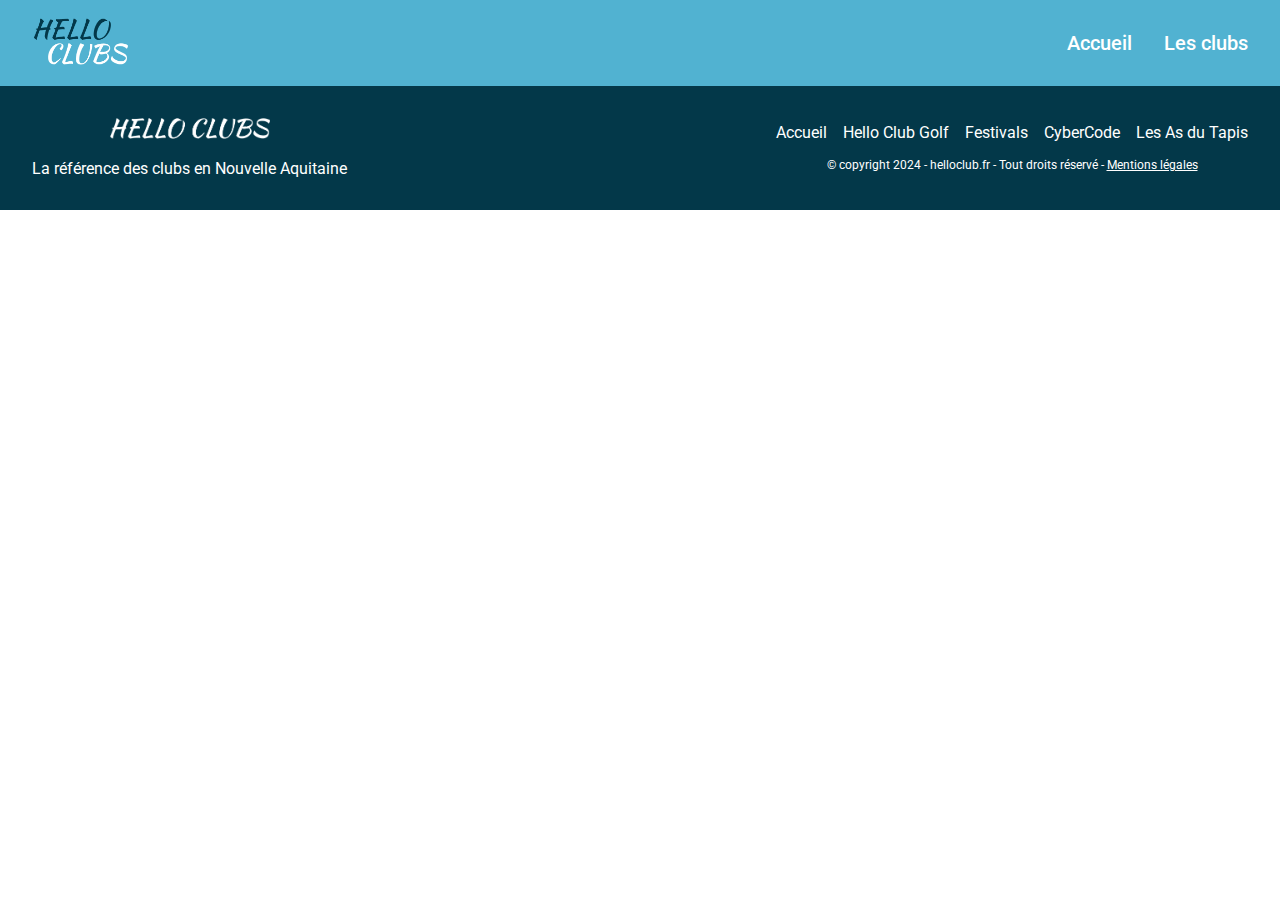
==== index.html @ d09bf5ff "Create footer" ====
<!DOCTYPE html>
<html lang="fr">

<head>
    <meta charset="UTF-8">
    <meta name="viewport" content="width=device-width, initial-scale=1.0">
    <title>Hello Clubs</title>
    <link rel="stylesheet" href="./assets/css/style.css">
    <link rel="preconnect" href="https://fonts.googleapis.com">
    <link rel="preconnect" href="https://fonts.gstatic.com" crossorigin>
    <link
        href="https://fonts.googleapis.com/css2?family=Roboto:ital,wght@0,100;0,300;0,400;0,500;0,700;0,900;1,100;1,300;1,400;1,500;1,700;1,900&display=swap"
        rel="stylesheet">
</head>

<body>
    <header class="header">
        <a href="/">
            <img src="./assets/images/logo.png" alt="Logo de Hello Clubs" />
        </a>
        <nav>
            <ul>
                <li class="nav-active"><a href="/">Accueil</a></li>
                <li><a id="navClub" href="#">Les clubs</a>
                    <ul id="navClubsList">
                        <li>
                            <a href="helloclubgolf.html">Hello Club Golf</a>
                        </li>
                        <li>
                            <a href="festivals.html">
                                Festivals
                            </a>
                        </li>
                        <li>
                            <a href="cybercode.html">CyberCode</a>
                        </li>
                        <li><a href="asdutapis.html">
                                Les As du Tapis
                            </a>
                        </li>
                    </ul>
                </li>
            </ul>
        </nav>
    </header>
    <footer class="footer">
        <div>
            <a href="/">
                <img src="./assets/images/logo-white.png" alt="Logo blanc de HELLO CLUBS" />
            </a>
            <p>La référence des clubs en Nouvelle Aquitaine</p>
        </div>
        <div class="right">
            <nav>
                <ul>
                    <li><a href="/">Accueil</a></li>
                    <li><a href="/helloclubgolf.html">Hello Club Golf</a></li>
                    <li><a href="/festivals.html">Festivals</a></li>
                    <li><a href="/cybercode.html">CyberCode</a></li>
                    <li><a href="/asdutapis.html">Les As du Tapis</a></li>
                </ul>
            </nav>
            <p>
                © copyright 2024 - helloclub.fr - Tout droits réservé - <a href="/">Mentions légales</a>
            </p>
        </div>
    </footer>
    <script src="./assets/js/script.js"></script>
</body>

</html>
---- assets/css/style.css ----
:root {
    --primary-color: #51B2D1;
    --secondary-color: #033849;
}

*,
html,
body {
    margin: 0;
    padding: 0;
    box-sizing: border-box;
    font-family: Roboto;
}


/* HEADER */
.header {
    background-color: var(--primary-color);
    display: flex;
    justify-content: space-between;
    align-items: center;
    padding: 0.8rem 2rem;
    box-shadow: rgba(0, 0, 0, 0.35) 0px 5px 15px;
}

.header>a {
    height: 100%;
}

.header>a>img {
    width: 6rem;
    height: 100%;
}

.header>nav>ul {
    display: flex;
    gap: 2rem;
}

.header>nav ul>li {
    list-style: none;
    position: relative;
}

.header>nav li>a {
    color: hsl(0, 0%, 100%);
    text-decoration: none;
    font-size: 20px;
    font-weight: 500;
}

.header>nav>ul>li>a:hover {
    color: var(--secondary-color);
    position: relative;
}

.header>nav>ul>li>a:hover:before {
    position: absolute;
    content: "";
    background-color: var(--secondary-color);
    width: 100%;
    height: 2px;
    bottom: -5px;
}

.header>nav>ul>li>ul {
    position: absolute;
    background-color: var(--secondary-color);
    top: 55px;
    width: 10rem;
    right: -12px;
    display: none;
    z-index: 9;
}

.header>nav>ul>li>ul>li>a {
    display: block;
    font-size: 17px;
    font-weight: 400;
    padding: 0.5rem 1rem;
}

.header>nav>ul>li>ul>li>a:hover {
    color: var(--primary-color);
}

/* END HEADER*/

/* FOOTER*/
.footer {
    background-color: var(--secondary-color);
    display: flex;
    align-items: center;
    padding: 2rem;
    justify-content: space-between;
}

.footer>div>a>img {
    width: 10rem;
}

.footer>div:nth-of-type(1) {
    display: flex;
    flex-direction: column;
    align-items: center;
    gap: 1rem;
}

.footer>div:nth-of-type(1)>p {
    color: #fff;
    text-align: center;
}

.footer>.right>nav>ul {
    display: flex;
    gap: 1rem;
}

.footer>.right>nav>ul>li {
    list-style-type: none;
}

.footer>.right>nav>ul>li>a {
    color: #fff;
    text-decoration: none;
    position: relative
}

.footer>.right>p {
    color: #fff;
    font-size: 12px;
    margin-top: 1rem;
    text-align: center;
}

.footer>.right>p>a {
    color: #fff;
}
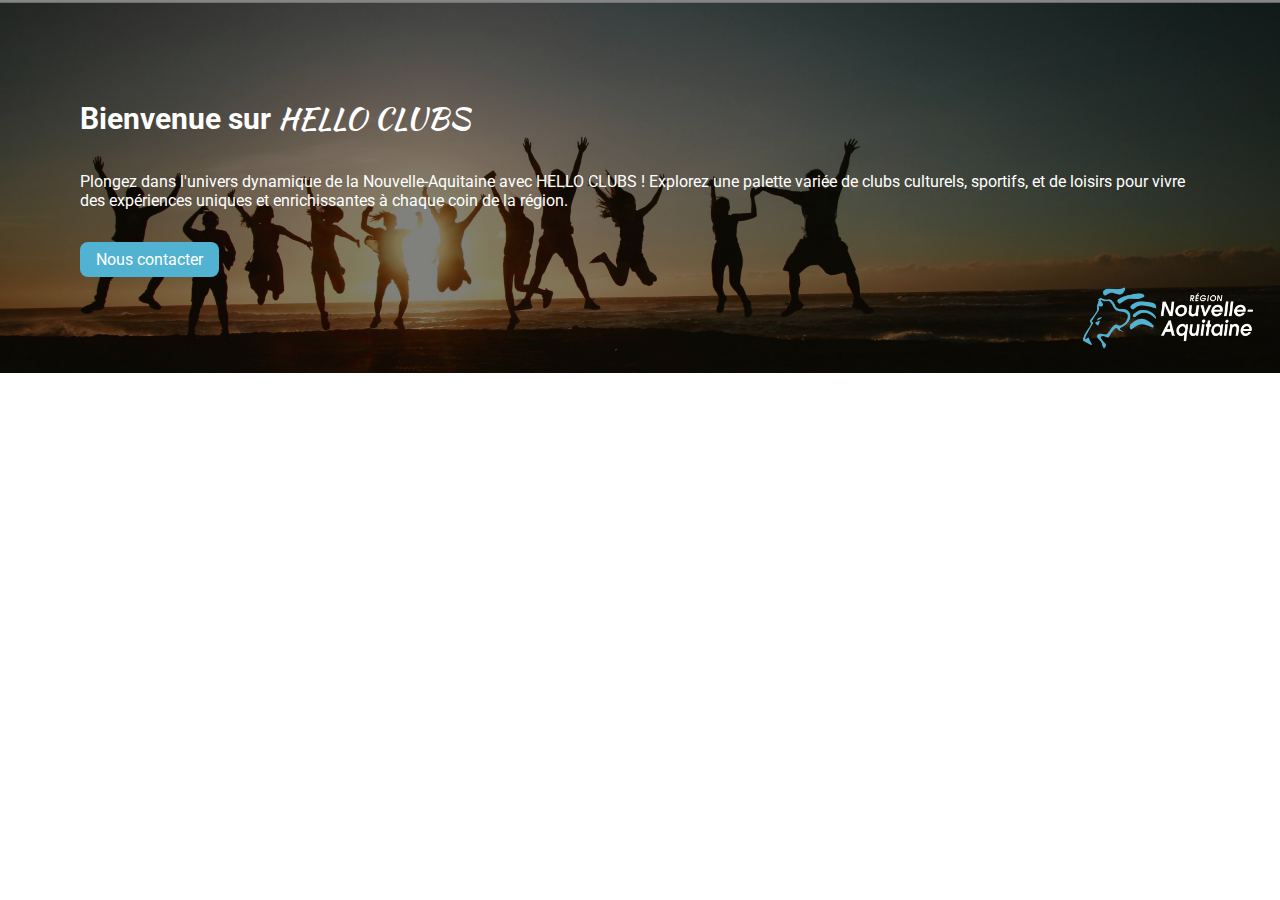
==== commit 1b11e716: "Create homepage file, create hero" ====
--- a/index.html
+++ b/index.html
@@ -1,71 +1,36 @@
 <!DOCTYPE html>
-<html lang="fr">
+<html lang="en">
 
 <head>
     <meta charset="UTF-8">
     <meta name="viewport" content="width=device-width, initial-scale=1.0">
-    <title>Hello Clubs</title>
-    <link rel="stylesheet" href="./assets/css/style.css">
+    <title>Accueil</title>
     <link rel="preconnect" href="https://fonts.googleapis.com">
     <link rel="preconnect" href="https://fonts.gstatic.com" crossorigin>
     <link
-        href="https://fonts.googleapis.com/css2?family=Roboto:ital,wght@0,100;0,300;0,400;0,500;0,700;0,900;1,100;1,300;1,400;1,500;1,700;1,900&display=swap"
+        href="https://fonts.googleapis.com/css2?family=Kaushan+Script&family=Roboto:ital,wght@0,100;0,300;0,400;0,500;0,700;0,900;1,100;1,300;1,400;1,500;1,700;1,900&display=swap"
         rel="stylesheet">
+    <link rel="stylesheet" href="./assets/css/style.css">
+    <link rel="stylesheet" href="./assets/css/home.css">
 </head>
 
 <body>
-    <header class="header">
-        <a href="/">
-            <img src="./assets/images/logo.png" alt="Logo de Hello Clubs" />
-        </a>
-        <nav>
-            <ul>
-                <li class="nav-active"><a href="/">Accueil</a></li>
-                <li><a id="navClub" href="#">Les clubs</a>
-                    <ul id="navClubsList">
-                        <li>
-                            <a href="helloclubgolf.html">Hello Club Golf</a>
-                        </li>
-                        <li>
-                            <a href="festivals.html">
-                                Festivals
-                            </a>
-                        </li>
-                        <li>
-                            <a href="cybercode.html">CyberCode</a>
-                        </li>
-                        <li><a href="asdutapis.html">
-                                Les As du Tapis
-                            </a>
-                        </li>
-                    </ul>
-                </li>
-            </ul>
-        </nav>
-    </header>
-    <footer class="footer">
-        <div>
-            <a href="/">
-                <img src="./assets/images/logo-white.png" alt="Logo blanc de HELLO CLUBS" />
-            </a>
-            <p>La référence des clubs en Nouvelle Aquitaine</p>
-        </div>
-        <div class="right">
-            <nav>
-                <ul>
-                    <li><a href="/">Accueil</a></li>
-                    <li><a href="/helloclubgolf.html">Hello Club Golf</a></li>
-                    <li><a href="/festivals.html">Festivals</a></li>
-                    <li><a href="/cybercode.html">CyberCode</a></li>
-                    <li><a href="/asdutapis.html">Les As du Tapis</a></li>
-                </ul>
-            </nav>
-            <p>
-                © copyright 2024 - helloclub.fr - Tout droits réservé - <a href="/">Mentions légales</a>
-            </p>
-        </div>
-    </footer>
-    <script src="./assets/js/script.js"></script>
+    <!-- TODO : HEADER -->
+    <main>
+        <section class="hero">
+            <h1>Bienvenue sur <span>HELLO CLUBS</span></h1>
+            <p>Plongez dans l'univers dynamique de la Nouvelle-Aquitaine avec HELLO CLUBS ! Explorez une palette variée
+                de clubs culturels, sportifs, et de loisirs pour vivre des expériences uniques et enrichissantes à
+                chaque coin de la région.</p>
+            <button class="btn">Nous contacter</button>
+            <img src="./assets/images/logo-na.png" alt="Logo de la Nouvelle Aquitaine" />
+        </section>
+        <section></section>
+        <section></section>
+    </main>
+
+
+    <!-- TODO : FOOTER -->
 </body>
 
 </html>--- a/assets/css/style.css
+++ b/assets/css/style.css
@@ -12,6 +12,21 @@
     font-family: Roboto;
 }
 
+/* BTN*/
+.btn {
+    background-color: var(--primary-color);
+    border: none;
+    padding: 0.5rem 1rem;
+    color: #fff;
+    font-size: 16px;
+    border-radius: 0.5rem;
+    cursor: pointer;
+}
+
+.btn:hover {
+    background-color: var(--secondary-color);
+    transition: background 0.3s linear;
+}
 
 /* HEADER */
 .header {
--- a/assets/css/home.css
+++ b/assets/css/home.css
@@ -0,0 +1,27 @@
+.hero {
+    background-image: url('/assets/images/homepage-hero.png');
+    color: #fff;
+    padding: 6rem 5rem;
+    background-size: cover;
+    position: relative
+}
+
+.hero>h1 {
+    font-size: 30px;
+}
+
+.hero>h1>span {
+    font-family: Kaushan Script;
+    font-weight: 500;
+}
+
+.hero>p {
+    margin: 2rem 0;
+}
+
+.hero>img {
+    position: absolute;
+    right: 1rem;
+    bottom: 1rem;
+    width: 12rem;
+}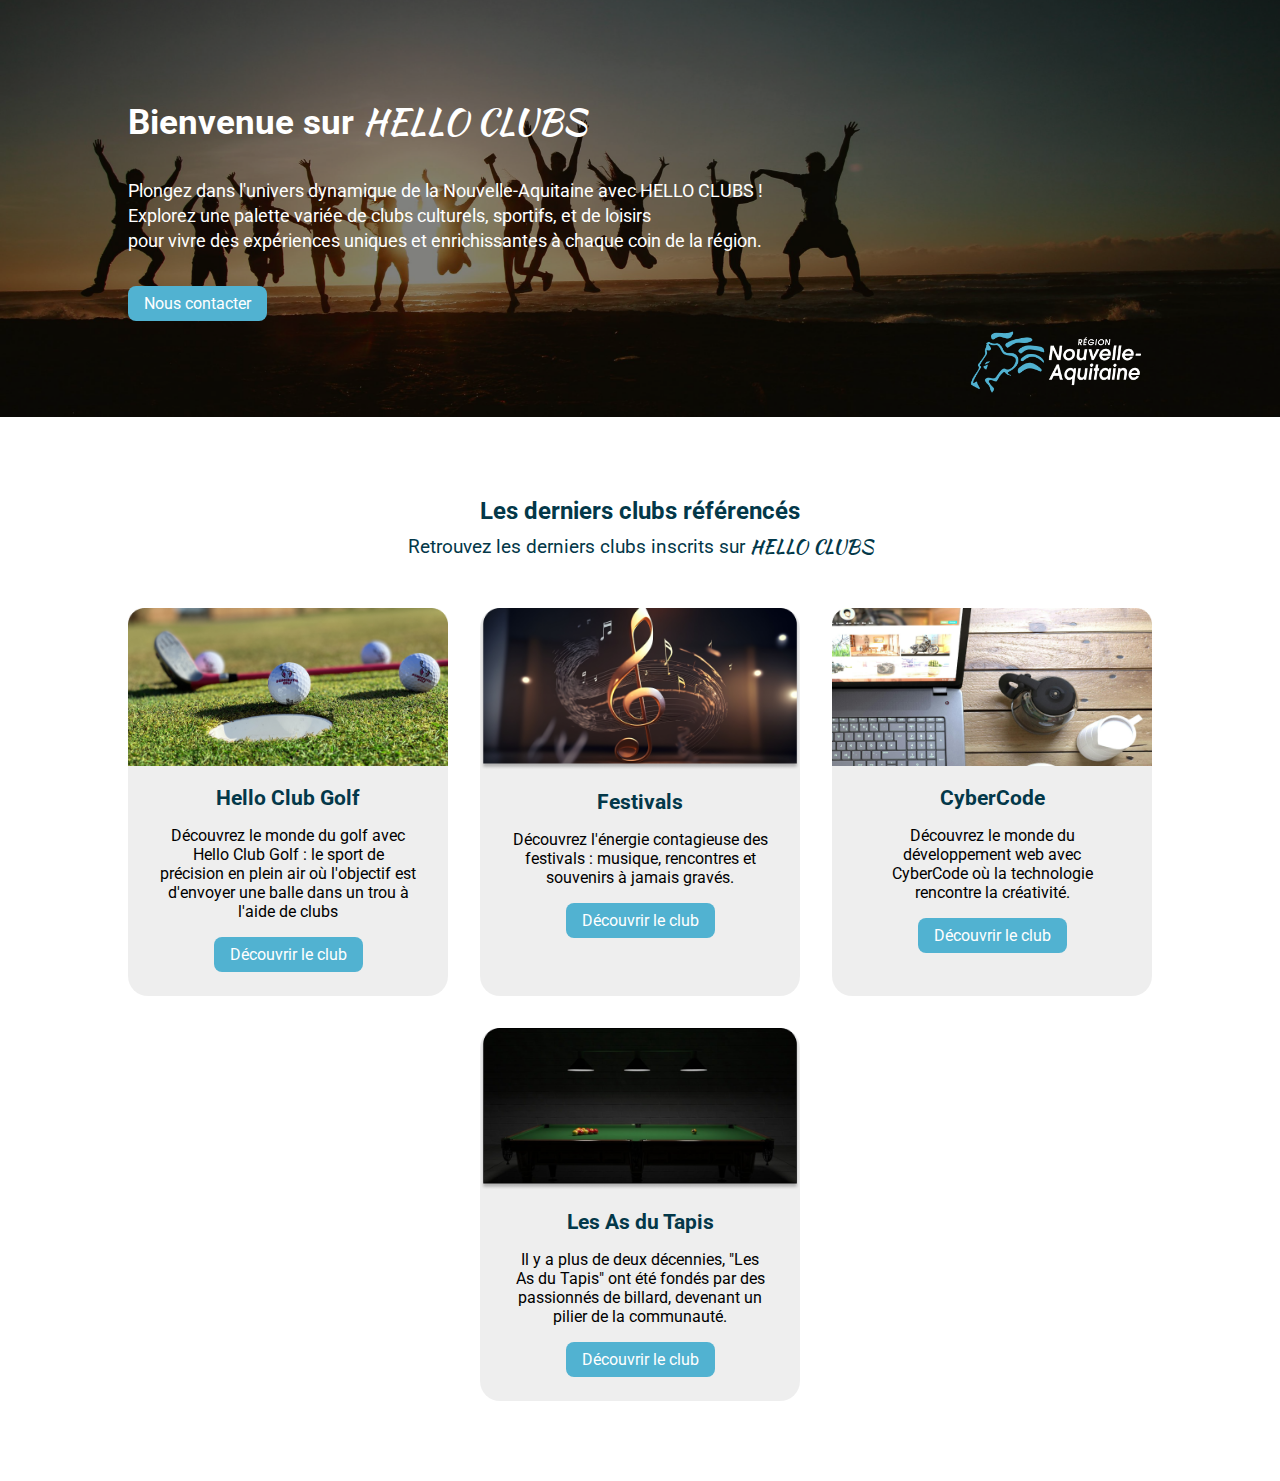
==== commit 8f050916: "Create section cards homepage" ====
--- a/index.html
+++ b/index.html
@@ -19,13 +19,47 @@
     <main>
         <section class="hero">
             <h1>Bienvenue sur <span>HELLO CLUBS</span></h1>
-            <p>Plongez dans l'univers dynamique de la Nouvelle-Aquitaine avec HELLO CLUBS ! Explorez une palette variée
-                de clubs culturels, sportifs, et de loisirs pour vivre des expériences uniques et enrichissantes à
+            <p>Plongez dans l'univers dynamique de la Nouvelle-Aquitaine avec HELLO CLUBS !<br />
+                Explorez une palette variée de clubs culturels, sportifs, et de loisirs <br />pour vivre des expériences
+                uniques et enrichissantes à
                 chaque coin de la région.</p>
             <button class="btn">Nous contacter</button>
             <img src="./assets/images/logo-na.png" alt="Logo de la Nouvelle Aquitaine" />
         </section>
-        <section></section>
+        <section class="cardslist">
+            <h2>Les derniers clubs référencés</h2>
+            <h3>Retrouvez les derniers clubs inscrits sur <span>HELLO CLUBS</span></h3>
+            <div class="cards">
+                <div class="card">
+                    <img src="./assets/images/card-golf.png" alt="Trou de golf avec des balles et un club" />
+                    <h4>Hello Club Golf</h4>
+                    <p>Découvrez le monde du golf avec Hello Club Golf : le sport de précision en plein air où
+                        l'objectif est d'envoyer une balle dans un trou à l'aide de clubs</p>
+                    <a href="/helloclubgolf.html" class="btn">Découvrir le club</a>
+                </div>
+                <div class="card">
+                    <img src="./assets/images/card-festivals.png" alt="Trou de golf avec des balles et un club" />
+                    <h4>Festivals</h4>
+                    <p>Découvrez l'énergie contagieuse des festivals : musique, rencontres et souvenirs à jamais gravés.
+                    </p>
+                    <a href="/festivals.html" class="btn">Découvrir le club</a>
+                </div>
+                <div class="card">
+                    <img src="./assets/images/card-cybercode.png" alt="Trou de golf avec des balles et un club" />
+                    <h4>CyberCode</h4>
+                    <p>Découvrez le monde du développement web avec CyberCode
+                        où la technologie rencontre la créativité.</p>
+                    <a href="/cybercode.html" class="btn">Découvrir le club</a>
+                </div>
+                <div class="card">
+                    <img src="./assets/images/card-billard.png" alt="Trou de golf avec des balles et un club" />
+                    <h4>Les As du Tapis</h4>
+                    <p>Il y a plus de deux décennies, "Les As du Tapis" ont été fondés par des passionnés de billard,
+                        devenant un pilier de la communauté.</p>
+                    <a href="/asdutapis.html" class="btn">Découvrir le club</a>
+                </div>
+            </div>
+        </section>
         <section></section>
     </main>
 
--- a/assets/css/home.css
+++ b/assets/css/home.css
@@ -1,13 +1,15 @@
+/* HERO */
 .hero {
     background-image: url('/assets/images/homepage-hero.png');
     color: #fff;
-    padding: 6rem 5rem;
+    padding: 6rem 10vw;
     background-size: cover;
+    background-position: center;
     position: relative
 }
 
 .hero>h1 {
-    font-size: 30px;
+    font-size: 2.2em;
 }
 
 .hero>h1>span {
@@ -17,11 +19,74 @@
 
 .hero>p {
     margin: 2rem 0;
+    line-height: 25px;
+    font-size: 1.1em;
 }
 
 .hero>img {
     position: absolute;
-    right: 1rem;
+    right: 10vw;
     bottom: 1rem;
     width: 12rem;
+}
+
+/* CARDS LIST */
+.cardslist {
+    margin-top: 5rem;
+    padding: 0 10vw;
+}
+
+.cardslist>h2,
+.cardslist>h3 {
+    text-align: center;
+    color: var(--secondary-color);
+}
+
+.cardslist>h3 {
+    margin-bottom: 3rem;
+    font-weight: 400;
+    margin-top: 0.5rem;
+}
+
+.cardslist>h3>span {
+    font-family: 'Kaushan Script';
+}
+
+.cardslist>.cards {
+    display: flex;
+    gap: 2rem;
+    margin-bottom: 5rem;
+    flex-wrap: wrap;
+    justify-content: center;
+}
+
+.cardslist>.cards>.card {
+    background-color: #7c7c7c21;
+    text-align: center;
+    border-radius: 20px;
+    width: 20rem;
+}
+
+.cardslist>.cards>.card>img {
+    width: 100%;
+}
+
+.cardslist>.cards>.card>h4 {
+    font-size: 1.3em;
+    text-align: center;
+    margin-top: 1rem;
+    color: var(--secondary-color);
+}
+
+.cardslist>.cards>.card>p {
+    padding: 0 2rem;
+    margin: 1rem 0;
+}
+
+.cardslist>.cards>.card>.btn {
+    display: block;
+    width: fit-content;
+    margin: auto;
+    margin-bottom: 1.5rem;
+    text-decoration: none;
 }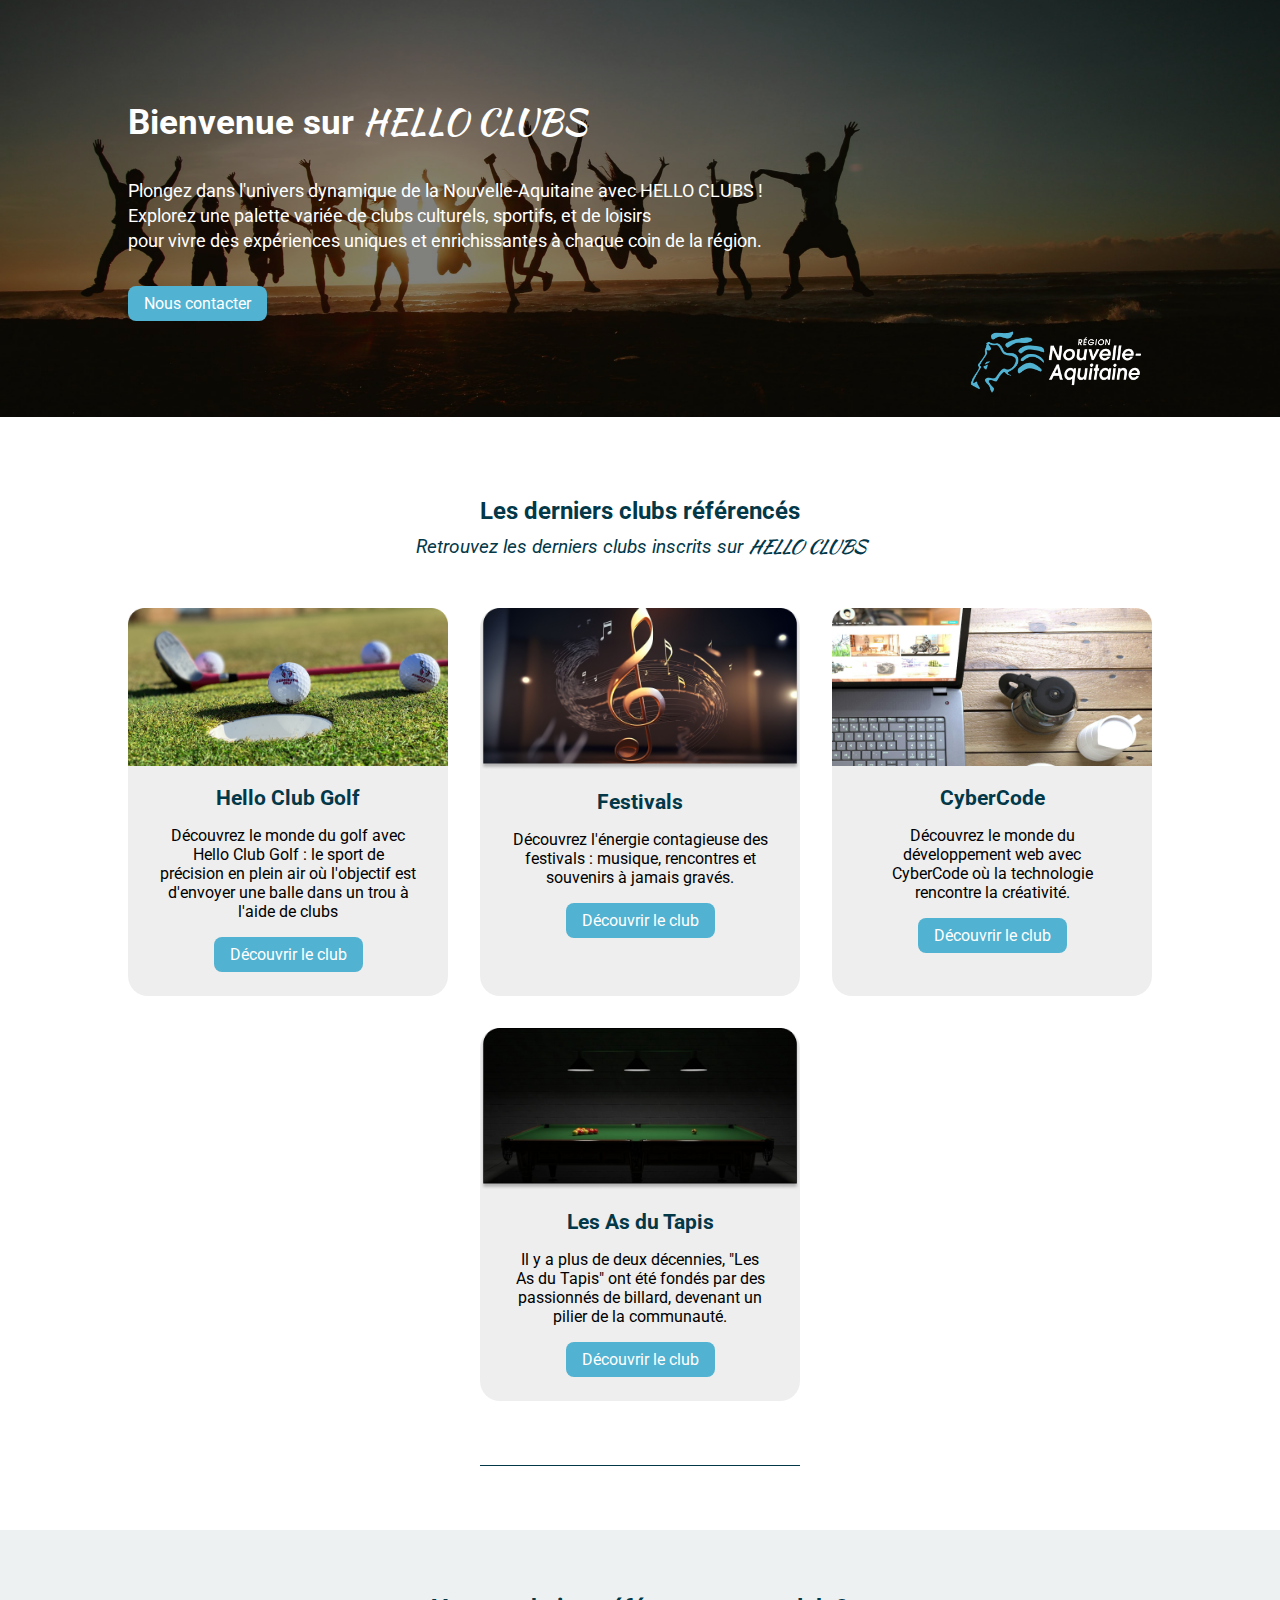
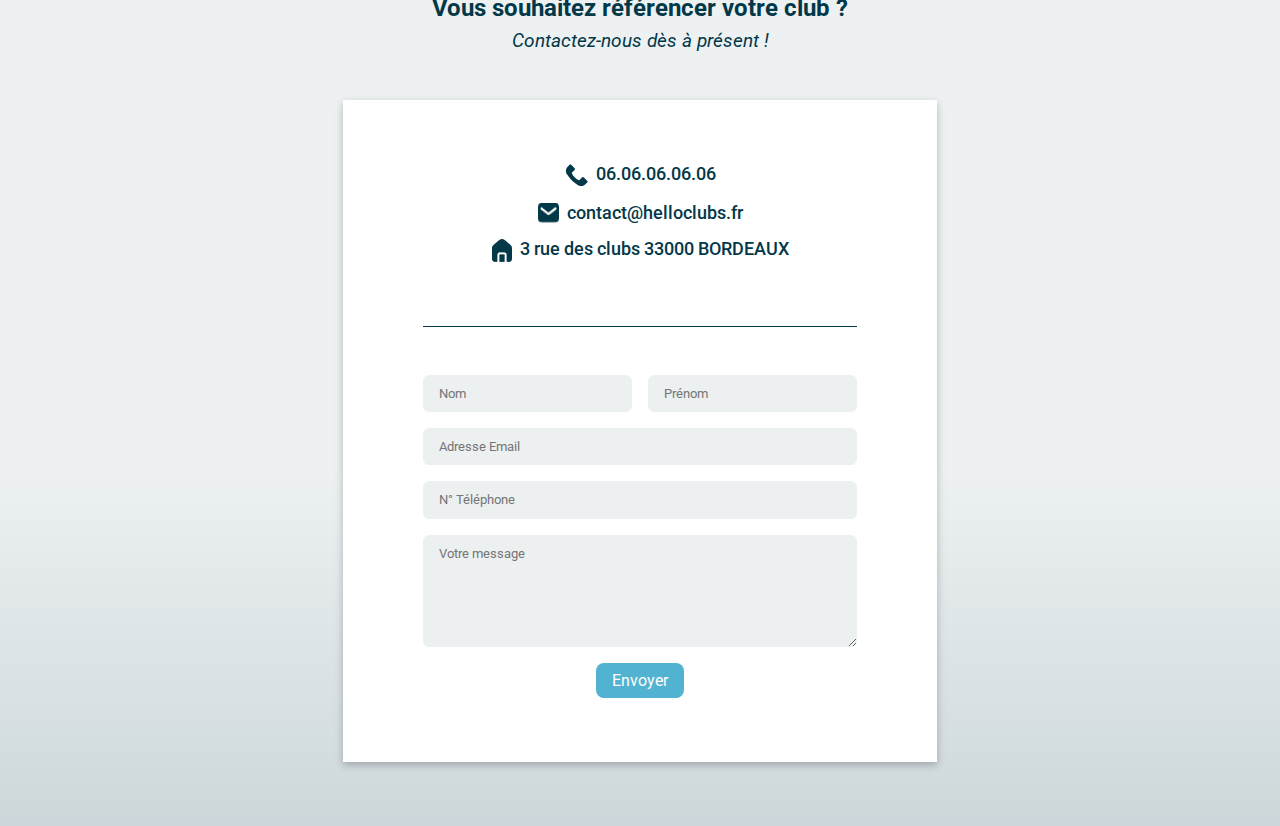
==== commit daaa9906: "Create contact section to homepage" ====
--- a/index.html
+++ b/index.html
@@ -38,21 +38,21 @@
                     <a href="/helloclubgolf.html" class="btn">Découvrir le club</a>
                 </div>
                 <div class="card">
-                    <img src="./assets/images/card-festivals.png" alt="Trou de golf avec des balles et un club" />
+                    <img src="./assets/images/card-festivals.png" alt="Clé de sol" />
                     <h4>Festivals</h4>
                     <p>Découvrez l'énergie contagieuse des festivals : musique, rencontres et souvenirs à jamais gravés.
                     </p>
                     <a href="/festivals.html" class="btn">Découvrir le club</a>
                 </div>
                 <div class="card">
-                    <img src="./assets/images/card-cybercode.png" alt="Trou de golf avec des balles et un club" />
+                    <img src="./assets/images/card-cybercode.png" alt="Un ordinateur posé sur une table" />
                     <h4>CyberCode</h4>
                     <p>Découvrez le monde du développement web avec CyberCode
                         où la technologie rencontre la créativité.</p>
                     <a href="/cybercode.html" class="btn">Découvrir le club</a>
                 </div>
                 <div class="card">
-                    <img src="./assets/images/card-billard.png" alt="Trou de golf avec des balles et un club" />
+                    <img src="./assets/images/card-billard.png" alt="Une table de billard" />
                     <h4>Les As du Tapis</h4>
                     <p>Il y a plus de deux décennies, "Les As du Tapis" ont été fondés par des passionnés de billard,
                         devenant un pilier de la communauté.</p>
@@ -60,11 +60,35 @@
                 </div>
             </div>
         </section>
-        <section></section>
+        <div class="spacer"></div>
+        <section class="contact">
+            <h2>Vous souhaitez référencer votre club ?</h2>
+            <h3>Contactez-nous dès à présent !</h3>
+            <div class="card-form">
+                <a href="tel:+33606060606"><img src="./assets/images/icon-phone.png"
+                        alt="Icon téléphone" />06.06.06.06.06</a>
+                <a href="mailto:contact@helloclubs.fr"><img src="./assets/images/icon-message.png"
+                        alt="Icon message" />contact@helloclubs.fr</a>
+                <a target="_blank" href="https://maps.app.goo.gl/gWcpErmpnNwAkDAK7"><img
+                        src="./assets/images/icon-home.png" alt="Icon maison" />3 rue des clubs 33000 BORDEAUX</a>
+                <form id="contact-form" method="post">
+                    <div class="inline-group">
+                        <input required type="text" name="lastname" placeholder="Nom" />
+                        <input required type="text" name="firstname" placeholder="Prénom" />
+                    </div>
+                    <input required type="email" name="email" placeholder="Adresse Email" />
+                    <input required type="tel" name="phone" placeholder="N° Téléphone" />
+                    <textarea required name="message" placeholder="Votre message"></textarea>
+                    <button class="btn">Envoyer</button>
+                </form>
+            </div>
+        </section>
     </main>
 
 
     <!-- TODO : FOOTER -->
+    <script src="./assets/js/script.js"></script>
+    <script src="./assets/js/home.js"></script>
 </body>
 
 </html>--- a/assets/css/home.css
+++ b/assets/css/home.css
@@ -46,6 +46,7 @@
     margin-bottom: 3rem;
     font-weight: 400;
     margin-top: 0.5rem;
+    font-style: italic;
 }
 
 .cardslist>h3>span {
@@ -55,7 +56,6 @@
 .cardslist>.cards {
     display: flex;
     gap: 2rem;
-    margin-bottom: 5rem;
     flex-wrap: wrap;
     justify-content: center;
 }
@@ -89,4 +89,83 @@
     margin: auto;
     margin-bottom: 1.5rem;
     text-decoration: none;
+}
+
+.spacer {
+    width: 20rem;
+    height: 1px;
+    background-color: var(--secondary-color);
+    margin: 4rem auto;
+
+}
+
+.contact {
+    background: rgb(3, 56, 73);
+    background: linear-gradient(180deg, rgba(3, 56, 73, 0.07046568627450978) 0%, rgba(3, 56, 73, 0.07) 60%, rgba(3, 56, 73, 0.2) 100%);
+    padding: 4rem 0;
+}
+
+.contact>h2,
+.contact>h3 {
+    text-align: center;
+    color: var(--secondary-color);
+}
+
+
+.contact>h3 {
+    margin-bottom: 3rem;
+    font-weight: 400;
+    margin-top: 0.5rem;
+    font-style: italic;
+}
+
+.contact>.card-form {
+    box-shadow: rgba(0, 0, 0, 0.24) 0px 3px 8px;
+    width: fit-content;
+    margin: auto;
+    padding: 4rem 5rem;
+    background-color: #fff;
+}
+
+.contact>.card-form>a {
+    display: block;
+    color: var(--secondary-color);
+    text-decoration: none;
+    font-weight: 500;
+    font-size: 1.1em;
+    margin-bottom: 1rem;
+    display: flex;
+    justify-content: center;
+    gap: 0.5rem;
+}
+
+.contact>.card-form>form {
+    border-top: 1px var(--secondary-color) solid;
+    margin-top: 4rem;
+    padding-top: 3rem;
+}
+
+.contact>.card-form>form input,
+.contact>.card-form>form textarea {
+    border: none;
+    background-color: #03374913;
+    border-radius: 0.4rem;
+    padding: 0.7rem 1rem;
+    display: block;
+    width: 100%;
+    margin-bottom: 1rem;
+}
+
+.contact>.card-form>form .inline-group {
+    display: flex;
+    gap: 1rem;
+}
+
+.contact>.card-form>form>textarea {
+    height: 7rem;
+}
+
+.contact>.card-form>form>button {
+    margin: auto;
+    display: block
 }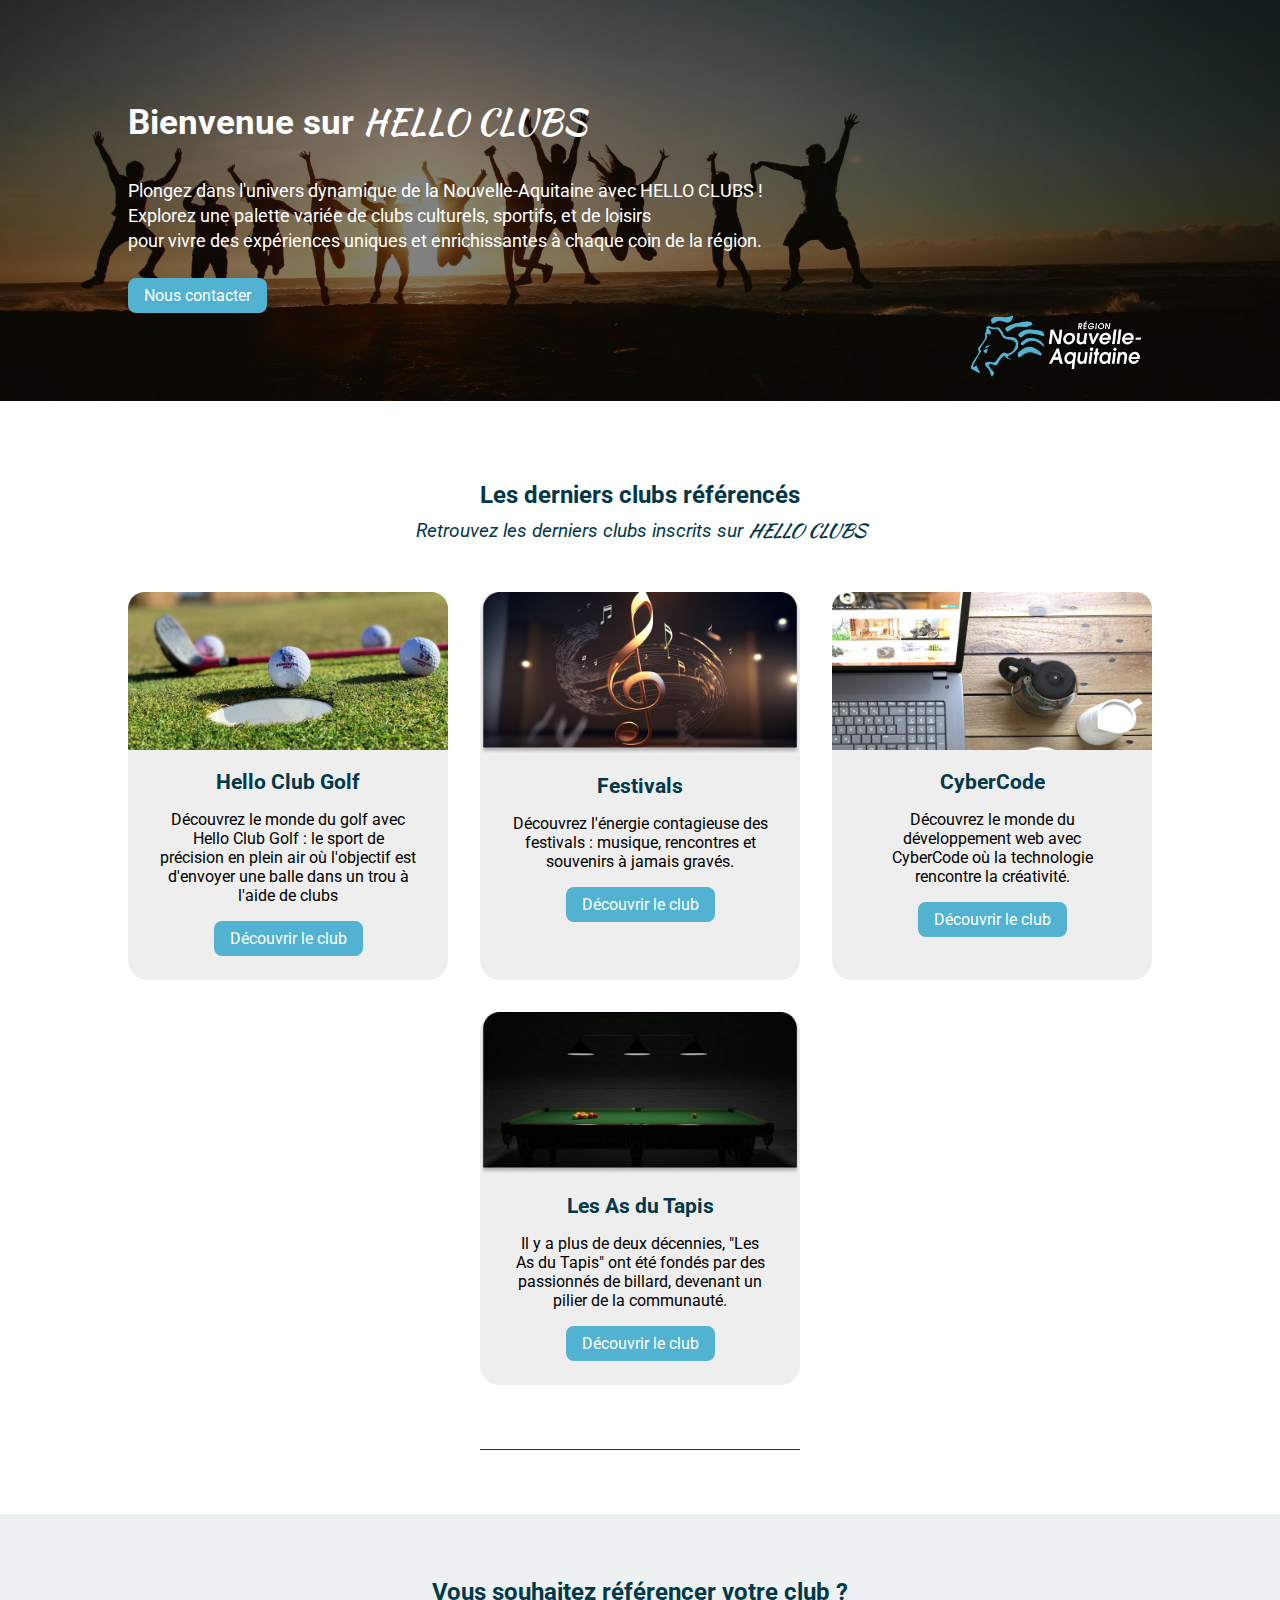
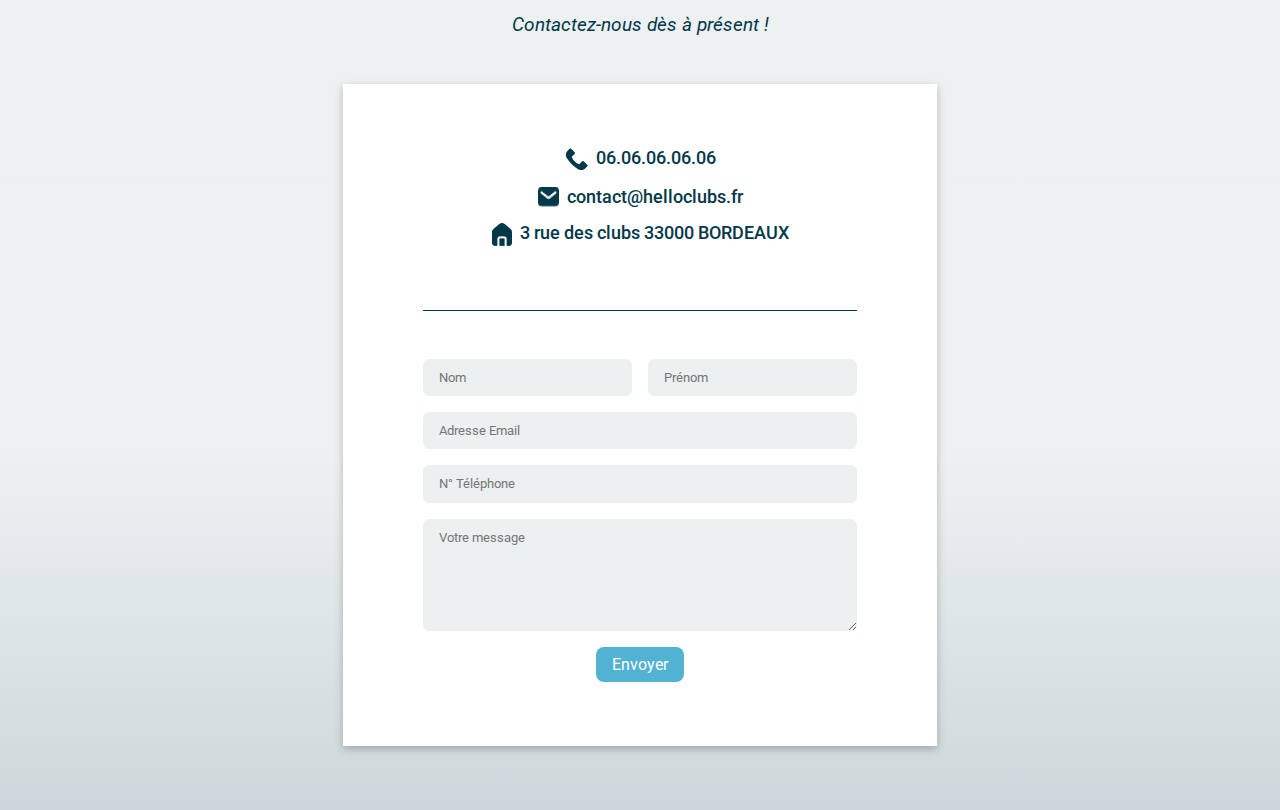
==== commit a66a4f39: "create cybercode page" ====
--- a/index.html
+++ b/index.html
@@ -23,7 +23,7 @@
                 Explorez une palette variée de clubs culturels, sportifs, et de loisirs <br />pour vivre des expériences
                 uniques et enrichissantes à
                 chaque coin de la région.</p>
-            <button class="btn">Nous contacter</button>
+            <a href="#section-contact" class="btn">Nous contacter</a>
             <img src="./assets/images/logo-na.png" alt="Logo de la Nouvelle Aquitaine" />
         </section>
         <section class="cardslist">
@@ -61,7 +61,7 @@
             </div>
         </section>
         <div class="spacer"></div>
-        <section class="contact">
+        <section id="section-contact" class="contact">
             <h2>Vous souhaitez référencer votre club ?</h2>
             <h3>Contactez-nous dès à présent !</h3>
             <div class="card-form">
--- a/assets/css/style.css
+++ b/assets/css/style.css
@@ -10,6 +10,7 @@
     padding: 0;
     box-sizing: border-box;
     font-family: Roboto;
+    scroll-behavior: smooth;
 }
 
 /* BTN*/
--- a/assets/css/home.css
+++ b/assets/css/home.css
@@ -28,6 +28,10 @@
     right: 10vw;
     bottom: 1rem;
     width: 12rem;
+}
+
+.hero>a {
+    text-decoration: none;
 }
 
 /* CARDS LIST */
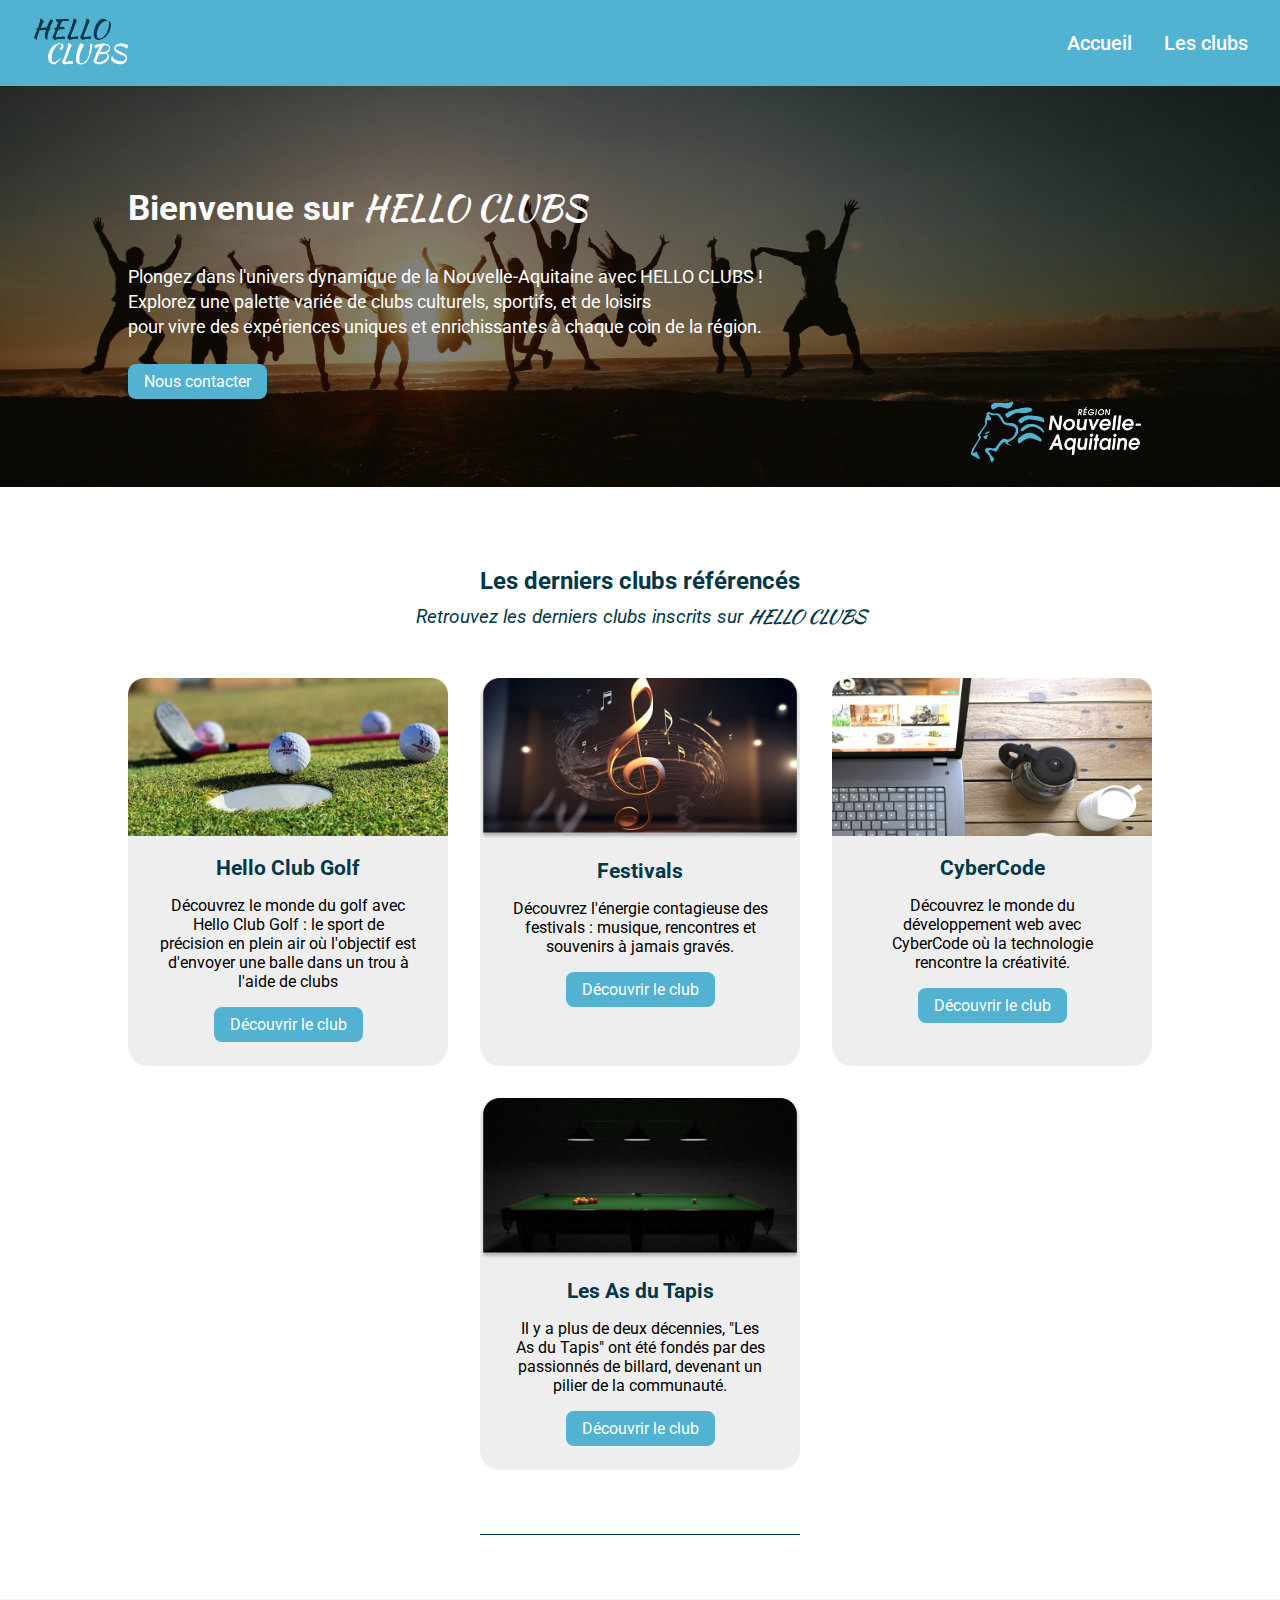
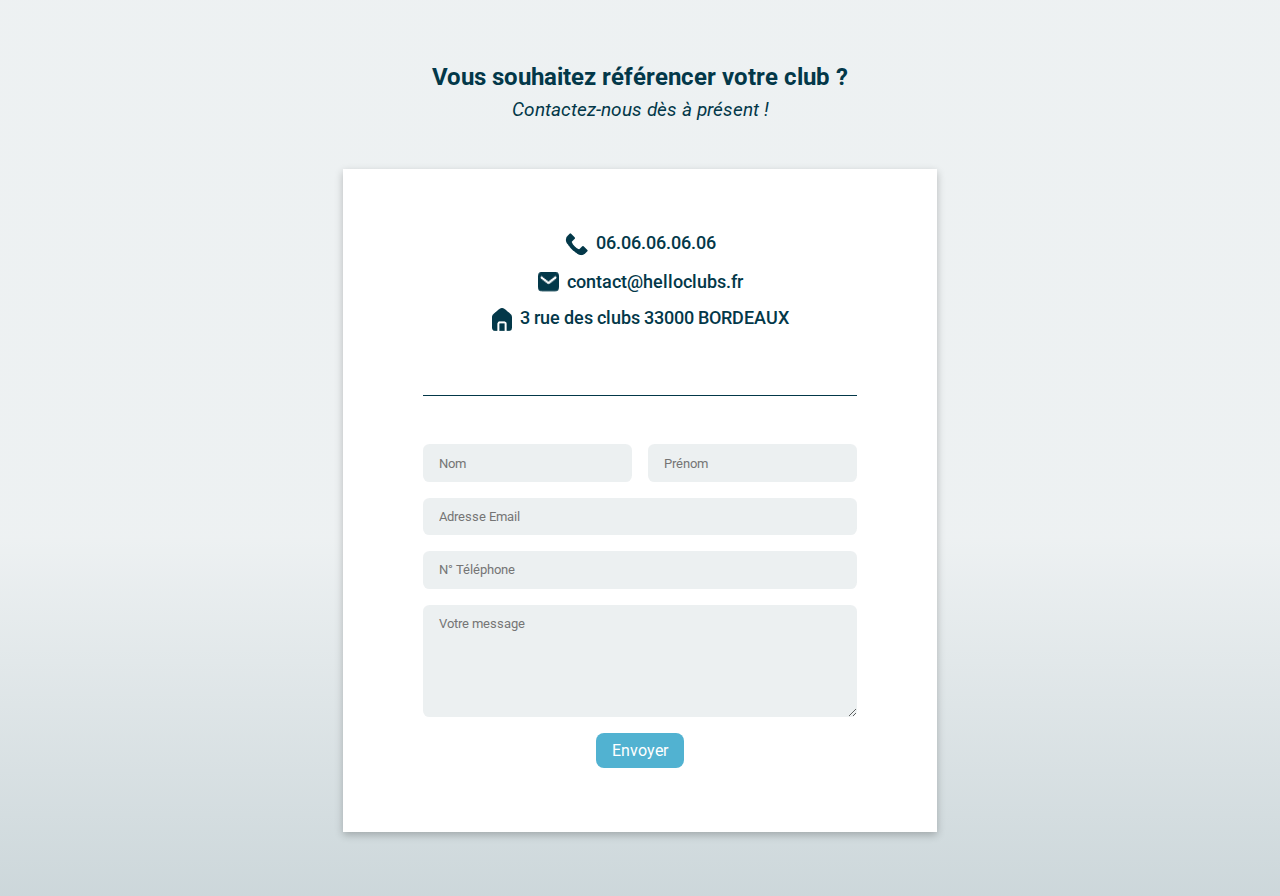
==== commit 8dba88f5: "create legalnotice.html" ====
--- a/index.html
+++ b/index.html
@@ -16,6 +16,35 @@
 
 <body>
     <!-- TODO : HEADER -->
+    <header class="header">
+        <a href="/">
+            <img src="./assets/images/logo.png" alt="Logo de Hello Clubs" />
+        </a>
+        <nav>
+            <ul>
+                <li class="nav-active"><a href="/">Accueil</a></li>
+                <li><a id="navClub" href="#">Les clubs</a>
+                    <ul id="navClubsList">
+                        <li>
+                            <a href="helloclubgolf.html">Hello Club Golf</a>
+                        </li>
+                        <li>
+                            <a href="festivals.html">
+                                Festivals
+                            </a>
+                        </li>
+                        <li>
+                            <a href="cybercode.html">CyberCode</a>
+                        </li>
+                        <li><a href="asdutapis.html">
+                                Les As du Tapis
+                            </a>
+                        </li>
+                    </ul>
+                </li>
+            </ul>
+        </nav>
+    </header>
     <main>
         <section class="hero">
             <h1>Bienvenue sur <span>HELLO CLUBS</span></h1>
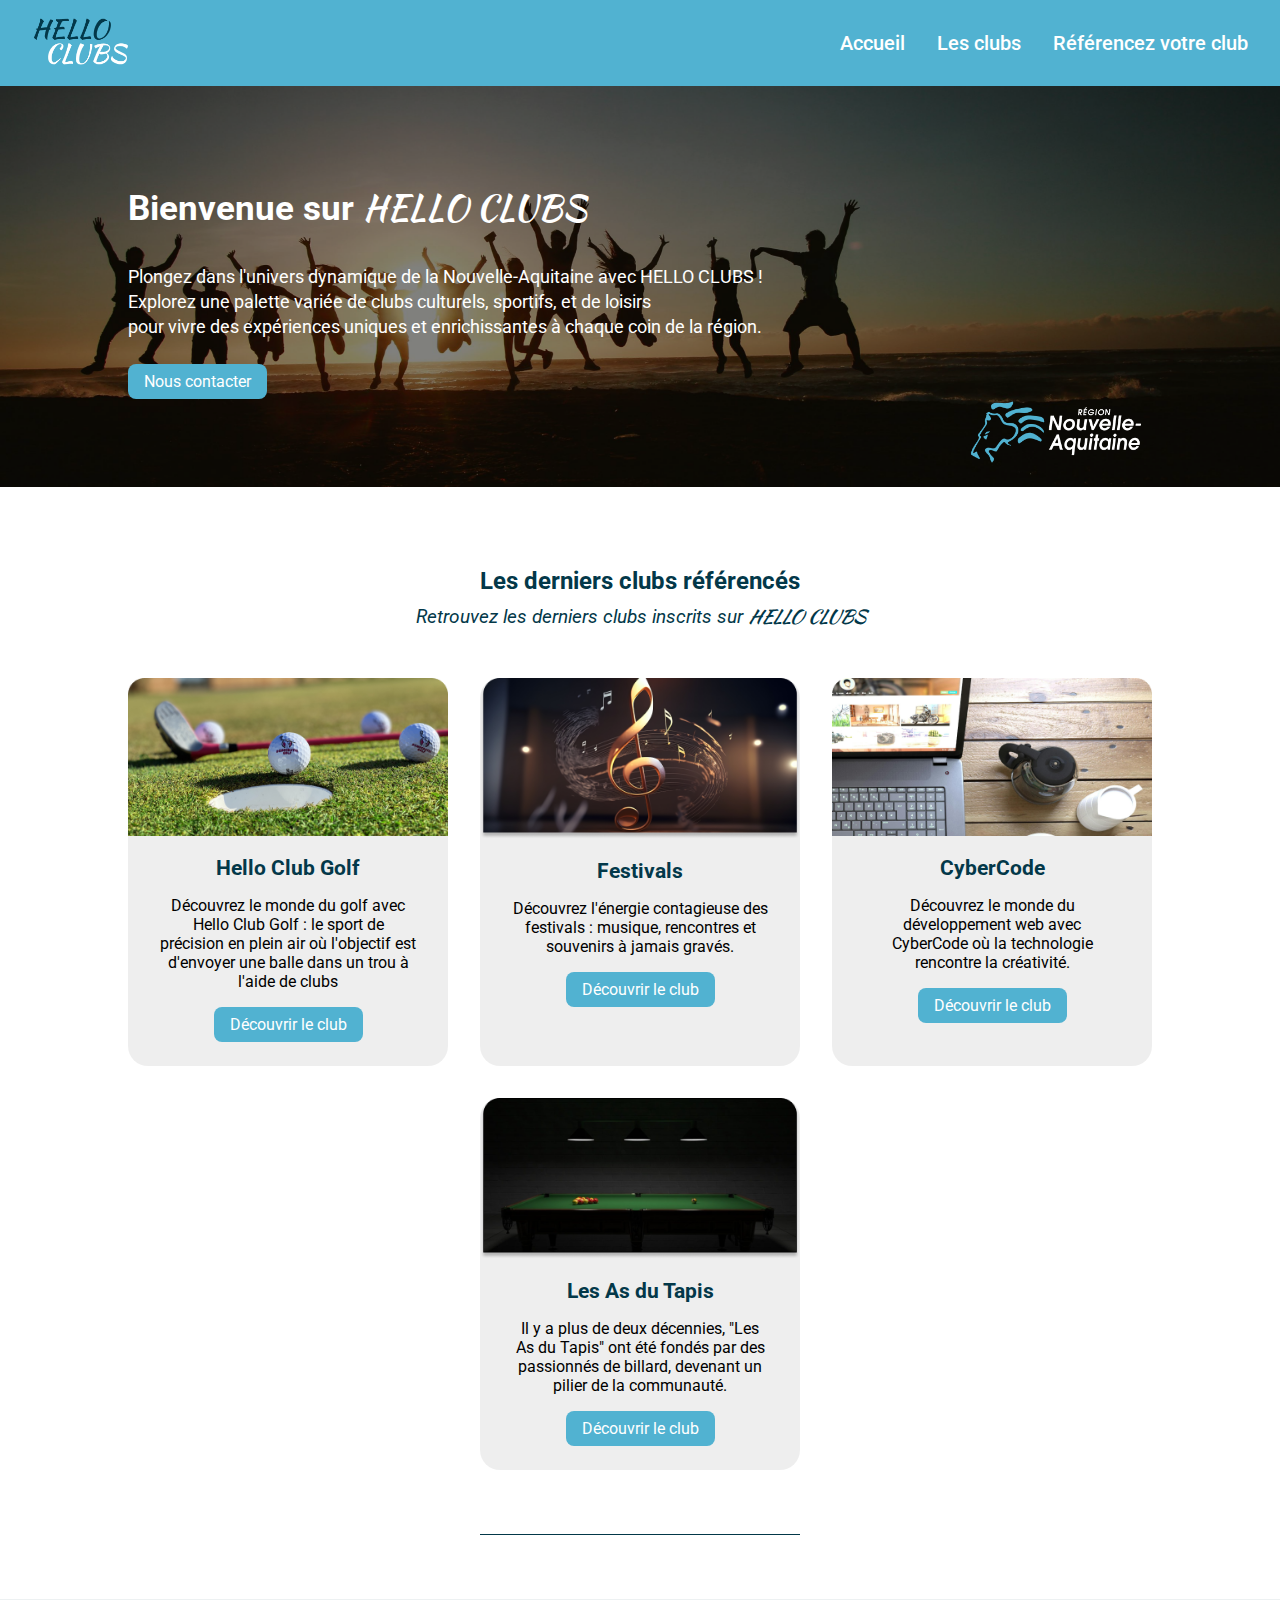
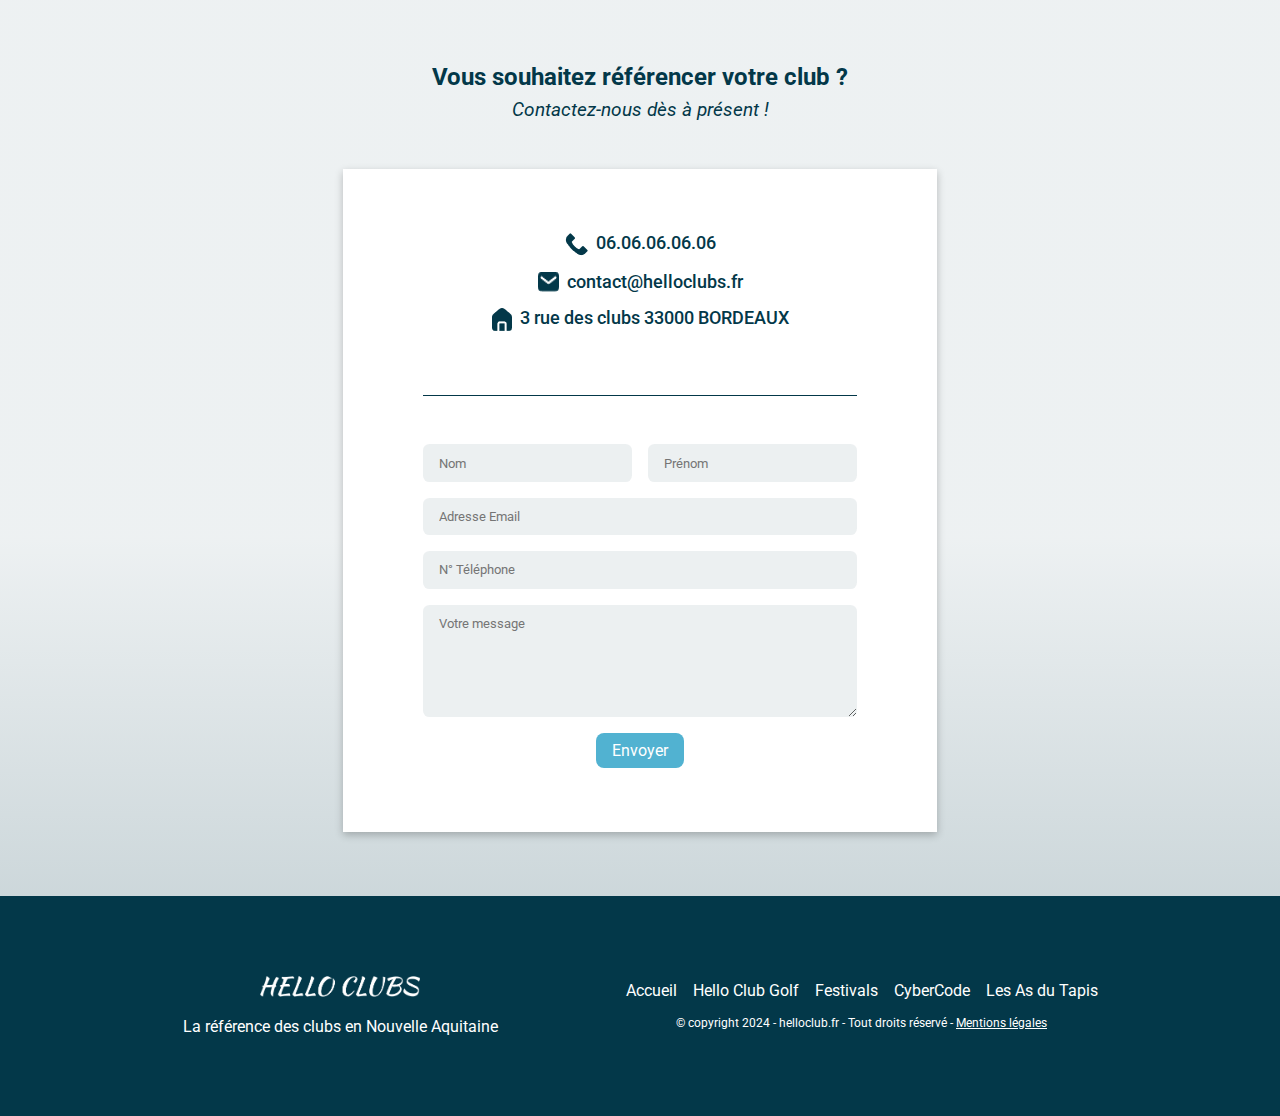
==== commit fc4f5e26: "Update style footer and header" ====
--- a/index.html
+++ b/index.html
@@ -15,7 +15,6 @@
 </head>
 
 <body>
-    <!-- TODO : HEADER -->
     <header class="header">
         <a href="/">
             <img src="./assets/images/logo.png" alt="Logo de Hello Clubs" />
@@ -41,6 +40,9 @@
                             </a>
                         </li>
                     </ul>
+                </li>
+                <li>
+                    <a href="/#section-contact">Référencez votre club</a>
                 </li>
             </ul>
         </nav>
@@ -115,7 +117,28 @@
     </main>
 
 
-    <!-- TODO : FOOTER -->
+    <footer class="footer">
+        <div>
+            <a href="/">
+                <img src="./assets/images/logo-white.png" alt="Logo blanc de HELLO CLUBS" />
+            </a>
+            <p>La référence des clubs en Nouvelle Aquitaine</p>
+        </div>
+        <div class="right">
+            <nav>
+                <ul>
+                    <li><a href="/">Accueil</a></li>
+                    <li><a href="/helloclubgolf.html">Hello Club Golf</a></li>
+                    <li><a href="/festivals.html">Festivals</a></li>
+                    <li><a href="/cybercode.html">CyberCode</a></li>
+                    <li><a href="/asdutapis.html">Les As du Tapis</a></li>
+                </ul>
+            </nav>
+            <p>
+                © copyright 2024 - helloclub.fr - Tout droits réservé - <a href="/">Mentions légales</a>
+            </p>
+        </div>
+    </footer>
     <script src="./assets/js/script.js"></script>
     <script src="./assets/js/home.js"></script>
 </body>
--- a/assets/css/style.css
+++ b/assets/css/style.css
@@ -107,8 +107,9 @@
     background-color: var(--secondary-color);
     display: flex;
     align-items: center;
-    padding: 2rem;
-    justify-content: space-between;
+    padding: 5rem 10vw;
+    justify-content: center;
+    gap: 10vw;
 }
 
 .footer>div>a>img {
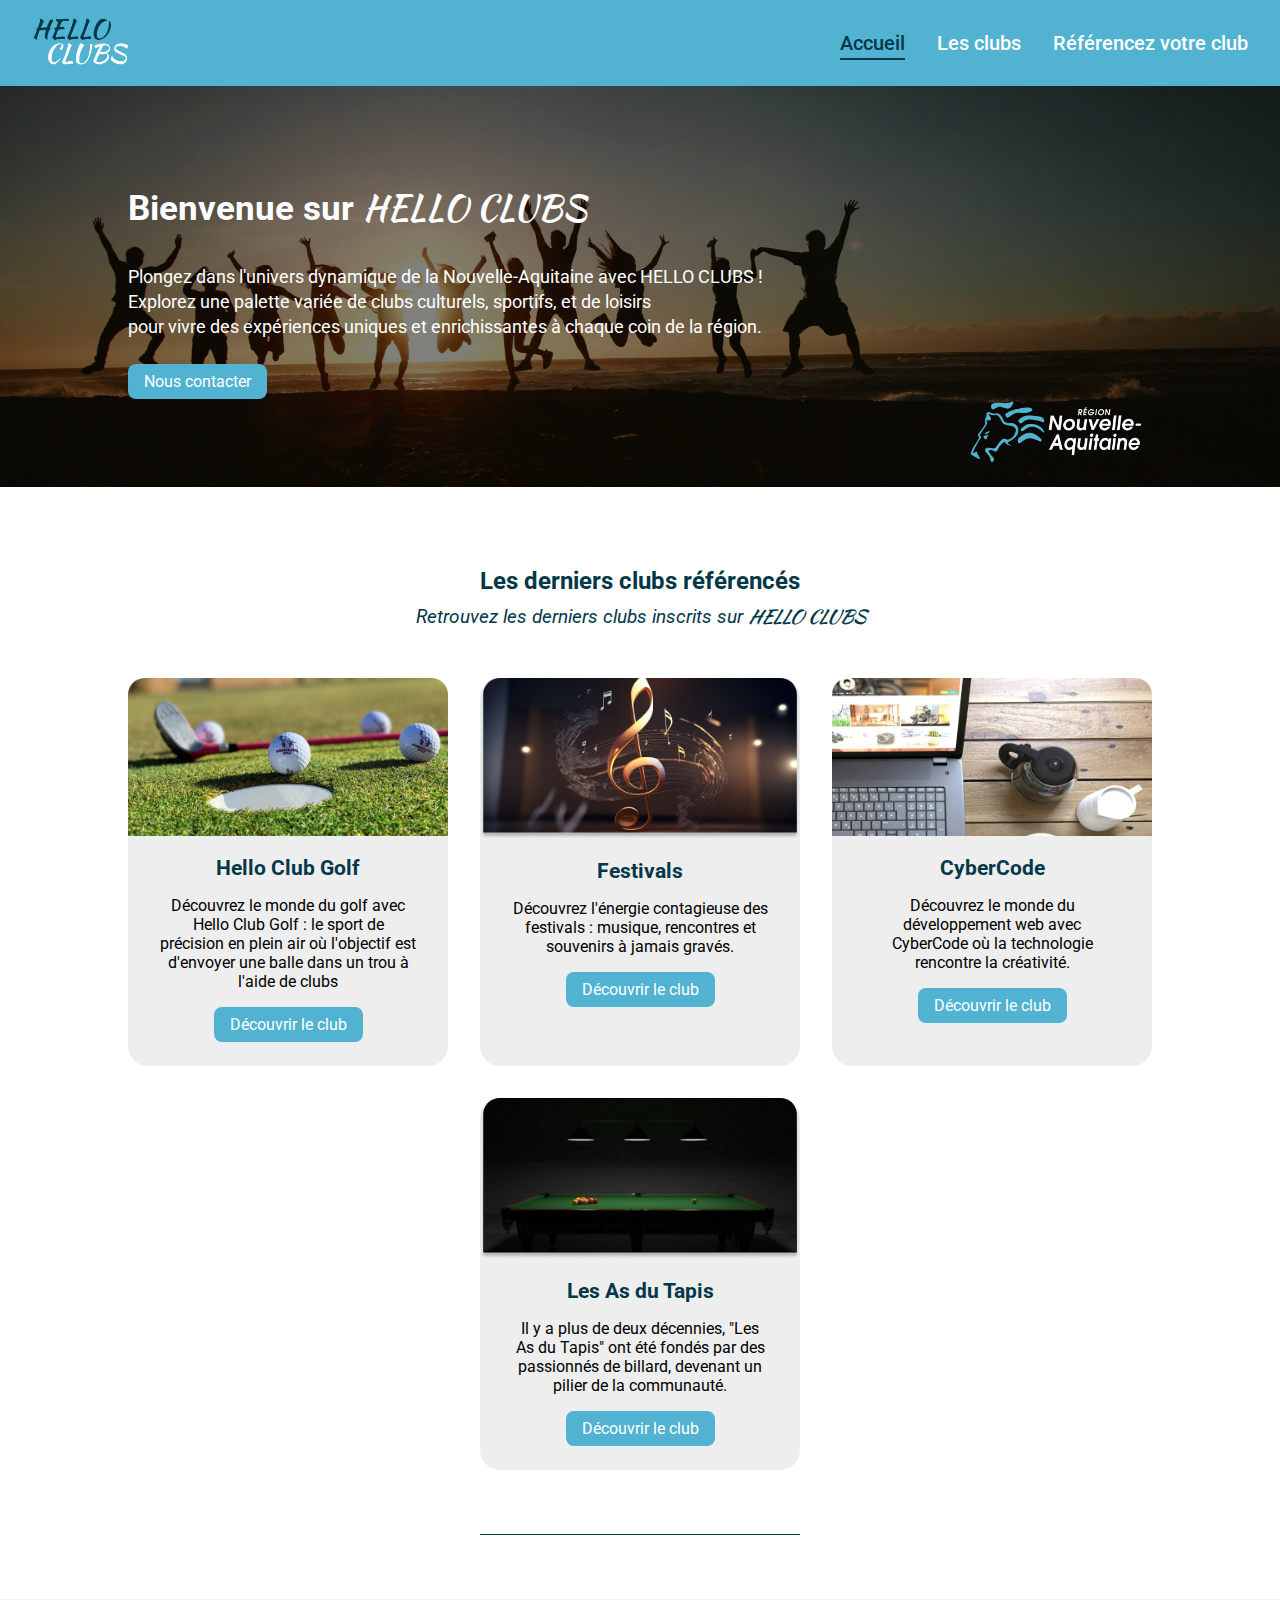
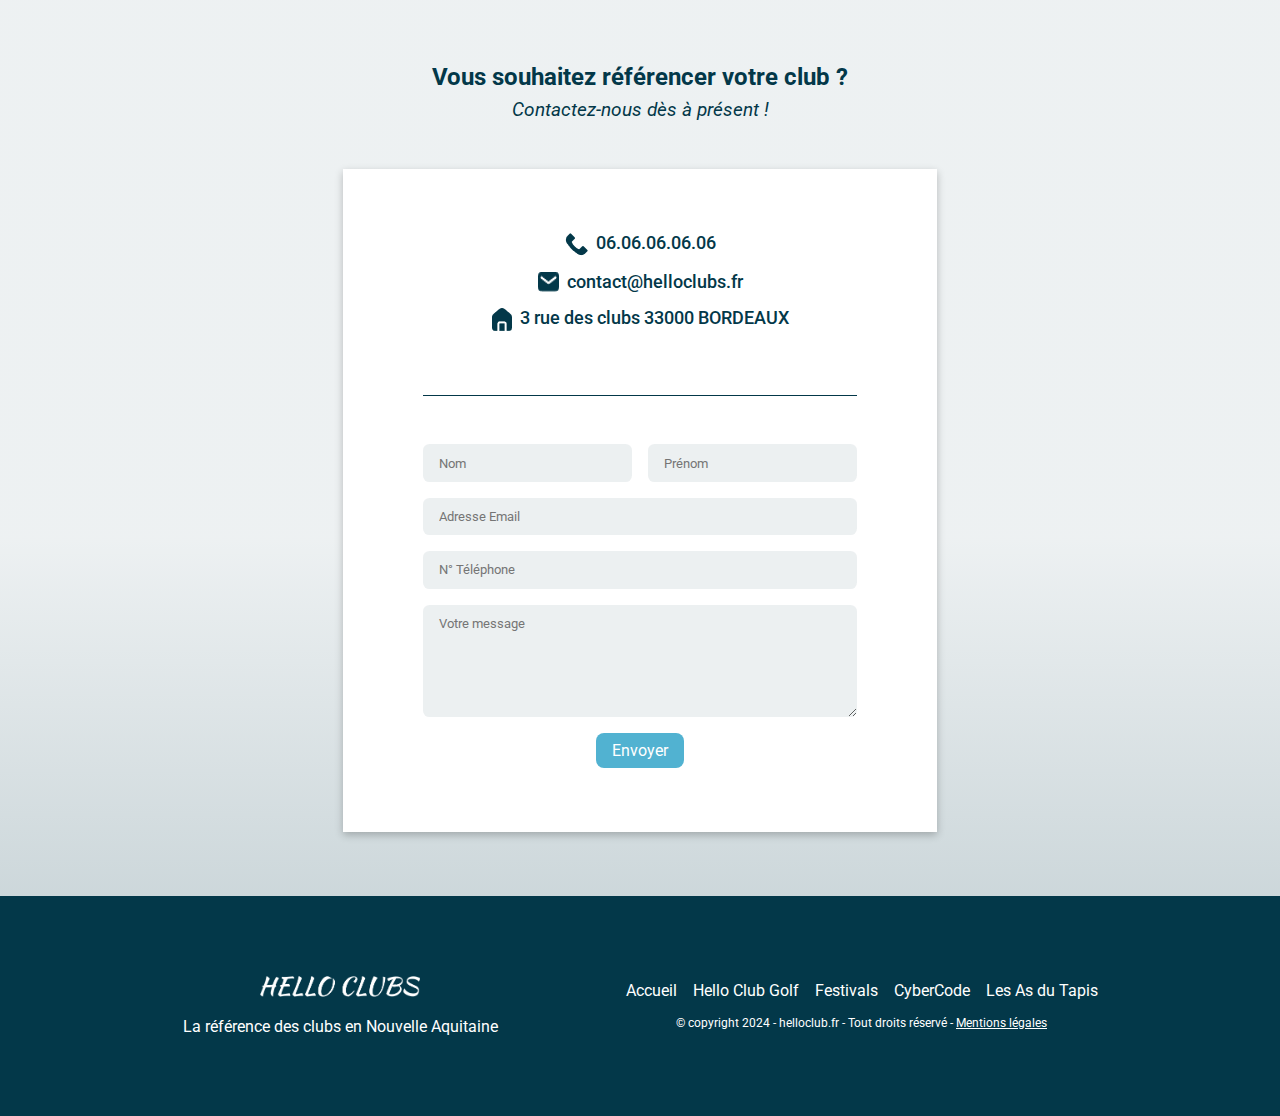
==== commit 9bf15928: "Create META and OG, Update header and styles" ====
--- a/index.html
+++ b/index.html
@@ -4,7 +4,39 @@
 <head>
     <meta charset="UTF-8">
     <meta name="viewport" content="width=device-width, initial-scale=1.0">
-    <title>Accueil</title>
+    <meta name="description"
+        content="Trouvez et découvrez des clubs de loisirs, sportifs et culturels en Nouvelle-Aquitaine avec Hello Clubs. Rejoignez la communauté dès aujourd'hui !">
+    <meta name="keywords" content="clubs, loisirs, sport, culture, Nouvelle-Aquitaine">
+
+    <!-- Balises Open Graph -->
+    <meta property="og:title" content="Hello Clubs">
+    <meta property="og:description"
+        content="Trouvez et découvrez des clubs de loisirs, sportifs et culturels en Nouvelle-Aquitaine avec Hello Clubs. Rejoignez la communauté dès aujourd'hui !">
+    <meta property="og:type" content="website">
+    <meta property="og:url" content="https://helloclubs.fr">
+    <meta property="og:locale" content="fr_FR">
+
+    <!-- Twitter Card -->
+    <meta name="twitter:card" content="summary_large_image">
+    <meta name="twitter:site" content="@HelloClubs">
+    <meta name="twitter:title" content="Hello Clubs">
+    <meta name="twitter:description"
+        content="Trouvez et découvrez des clubs de loisirs, sportifs et culturels en Nouvelle-Aquitaine avec Hello Clubs. Rejoignez la communauté dès aujourd'hui !">
+
+    <!-- Autres méta-tags -->
+    <meta name="author" content="Hello Clubs">
+    <meta name="robots" content="index, follow">
+
+
+    <title>Accueil - Hello Clubs</title>
+
+    <!-- FAVICON -->
+    <link rel="apple-touch-icon" sizes="180x180" href="/assets/favicon/apple-touch-icon.png">
+    <link rel="icon" type="image/png" sizes="32x32" href="/assets/favicon/favicon-32x32.png">
+    <link rel="icon" type="image/png" sizes="16x16" href="/assets/favicon/favicon-16x16.png">
+    <link rel="manifest" href="/assets/favicon/site.webmanifest">
+
+    <!-- LINKS -->
     <link rel="preconnect" href="https://fonts.googleapis.com">
     <link rel="preconnect" href="https://fonts.gstatic.com" crossorigin>
     <link
@@ -127,7 +159,7 @@
         <div class="right">
             <nav>
                 <ul>
-                    <li><a href="/">Accueil</a></li>
+                    <li><a class="nav-active" href="/">Accueil</a></li>
                     <li><a href="/helloclubgolf.html">Hello Club Golf</a></li>
                     <li><a href="/festivals.html">Festivals</a></li>
                     <li><a href="/cybercode.html">CyberCode</a></li>
@@ -135,7 +167,7 @@
                 </ul>
             </nav>
             <p>
-                © copyright 2024 - helloclub.fr - Tout droits réservé - <a href="/">Mentions légales</a>
+                © copyright 2024 - helloclub.fr - Tout droits réservé - <a href="/legalnotice.html">Mentions légales</a>
             </p>
         </div>
     </footer>
--- a/assets/css/style.css
+++ b/assets/css/style.css
@@ -65,12 +65,14 @@
     font-weight: 500;
 }
 
-.header>nav>ul>li>a:hover {
+.header>nav>ul>li>a:hover,
+.header>nav>ul>li.nav-active>a {
     color: var(--secondary-color);
     position: relative;
 }
 
-.header>nav>ul>li>a:hover:before {
+.header>nav>ul>li>a:hover:before,
+.header>nav>ul>li.nav-active:before {
     position: absolute;
     content: "";
     background-color: var(--secondary-color);
@@ -84,7 +86,7 @@
     background-color: var(--secondary-color);
     top: 55px;
     width: 10rem;
-    right: -12px;
+    right: -40px;
     display: none;
     z-index: 9;
 }
@@ -96,7 +98,8 @@
     padding: 0.5rem 1rem;
 }
 
-.header>nav>ul>li>ul>li>a:hover {
+.header>nav>ul>li>ul>li>a:hover,
+.header>nav>ul>li>ul>li>a.subnav-active {
     color: var(--primary-color);
 }
 
